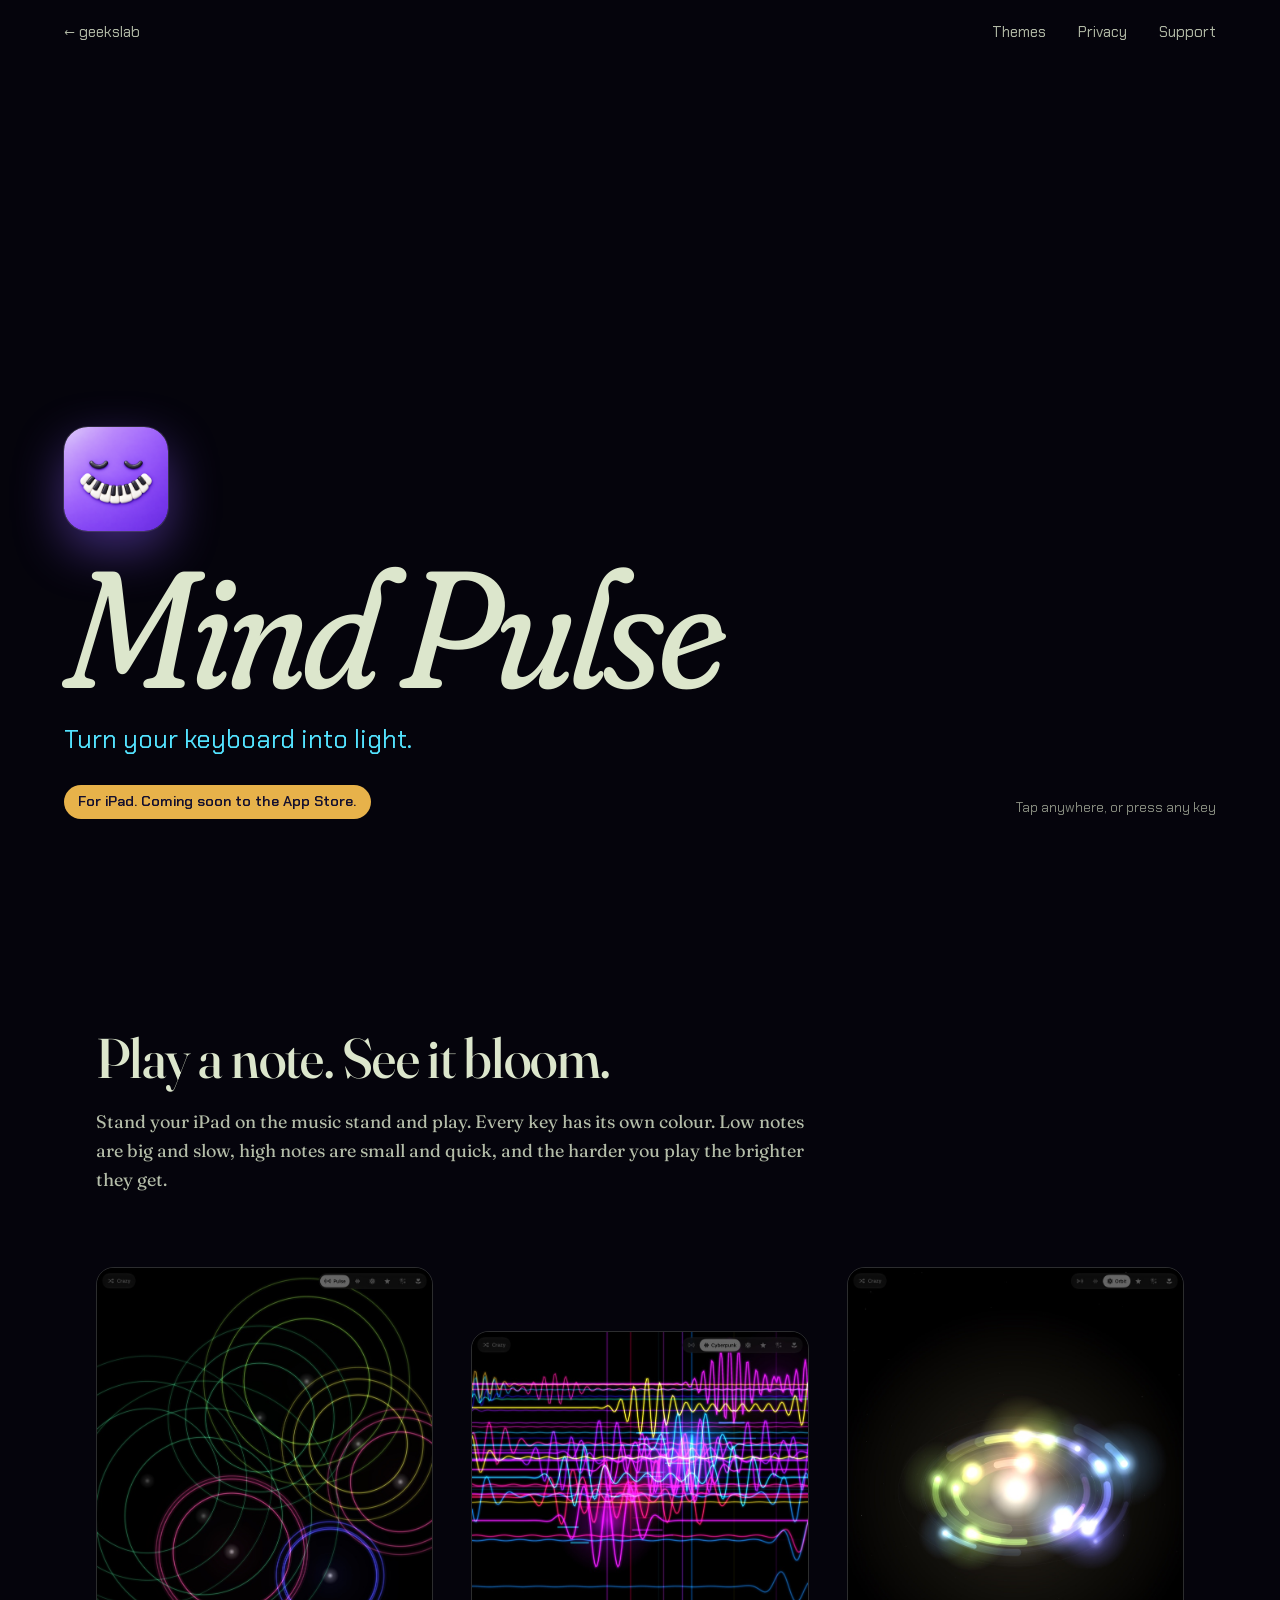
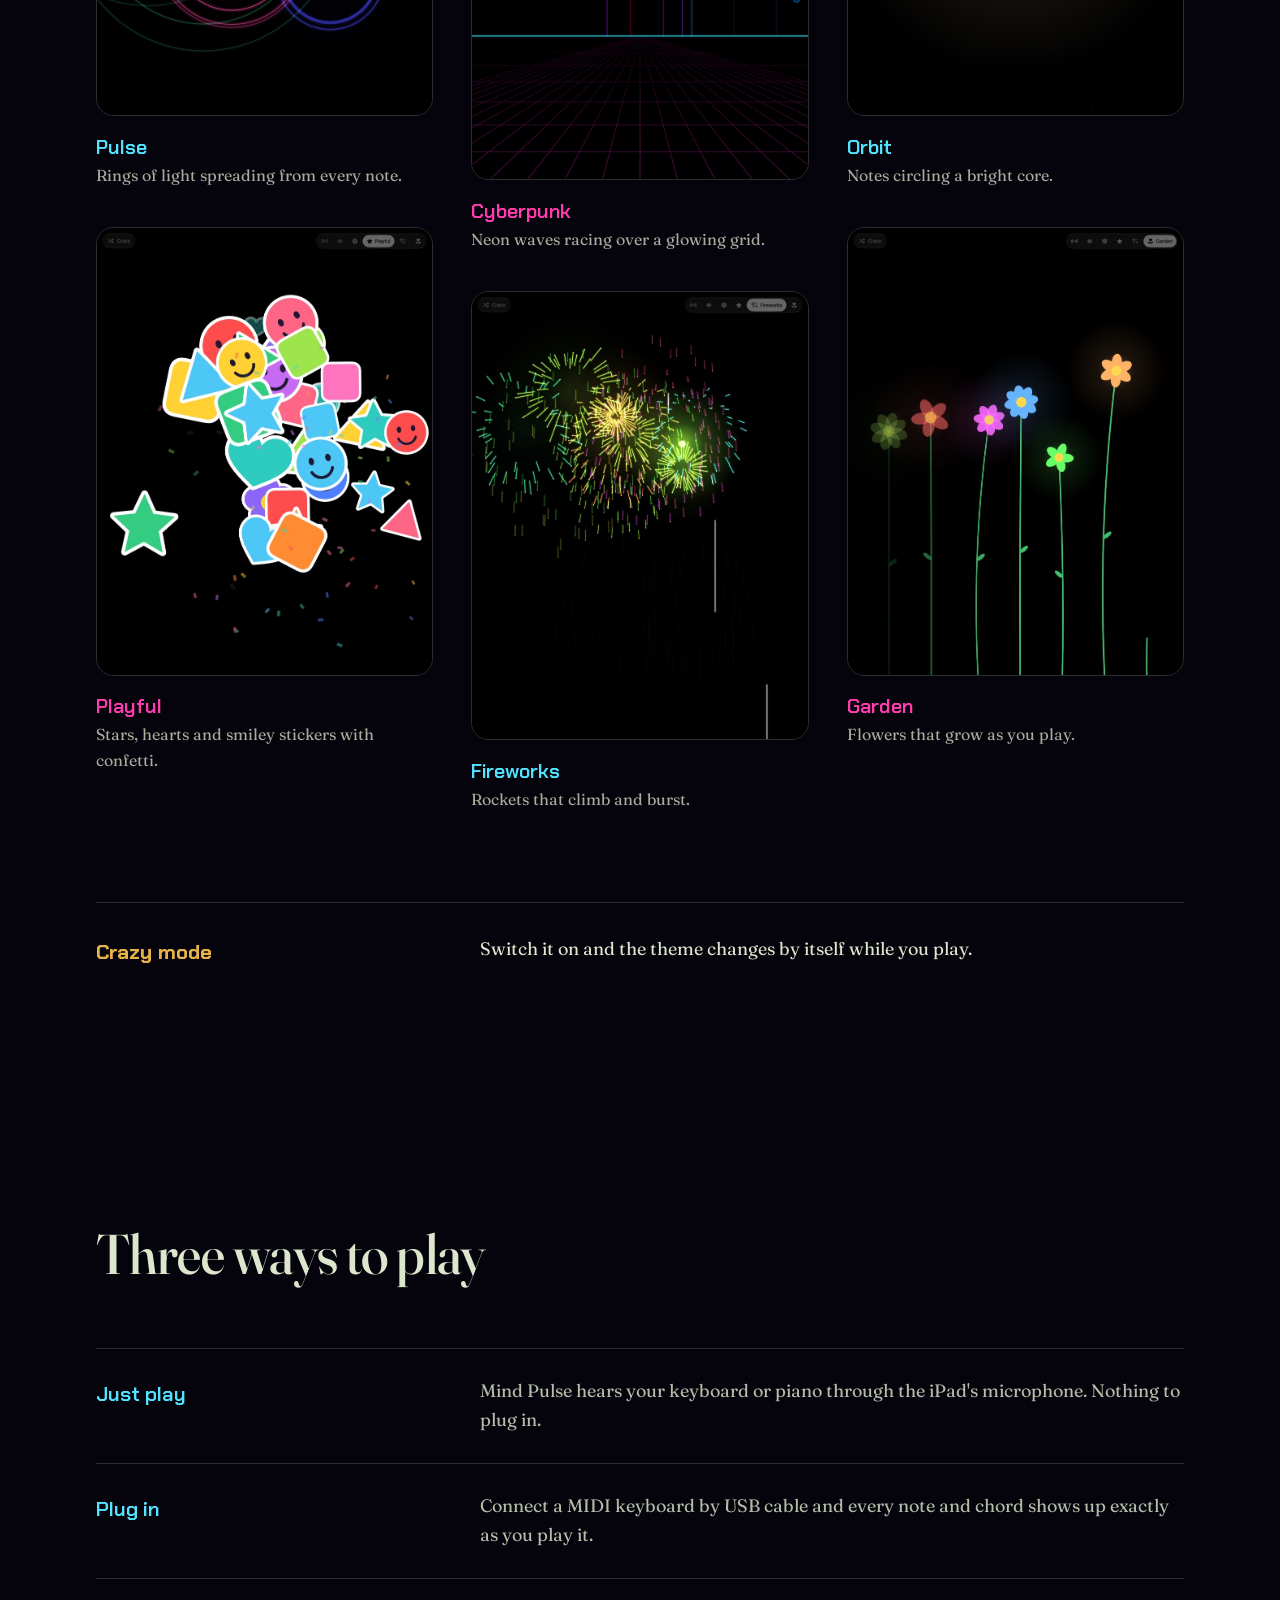
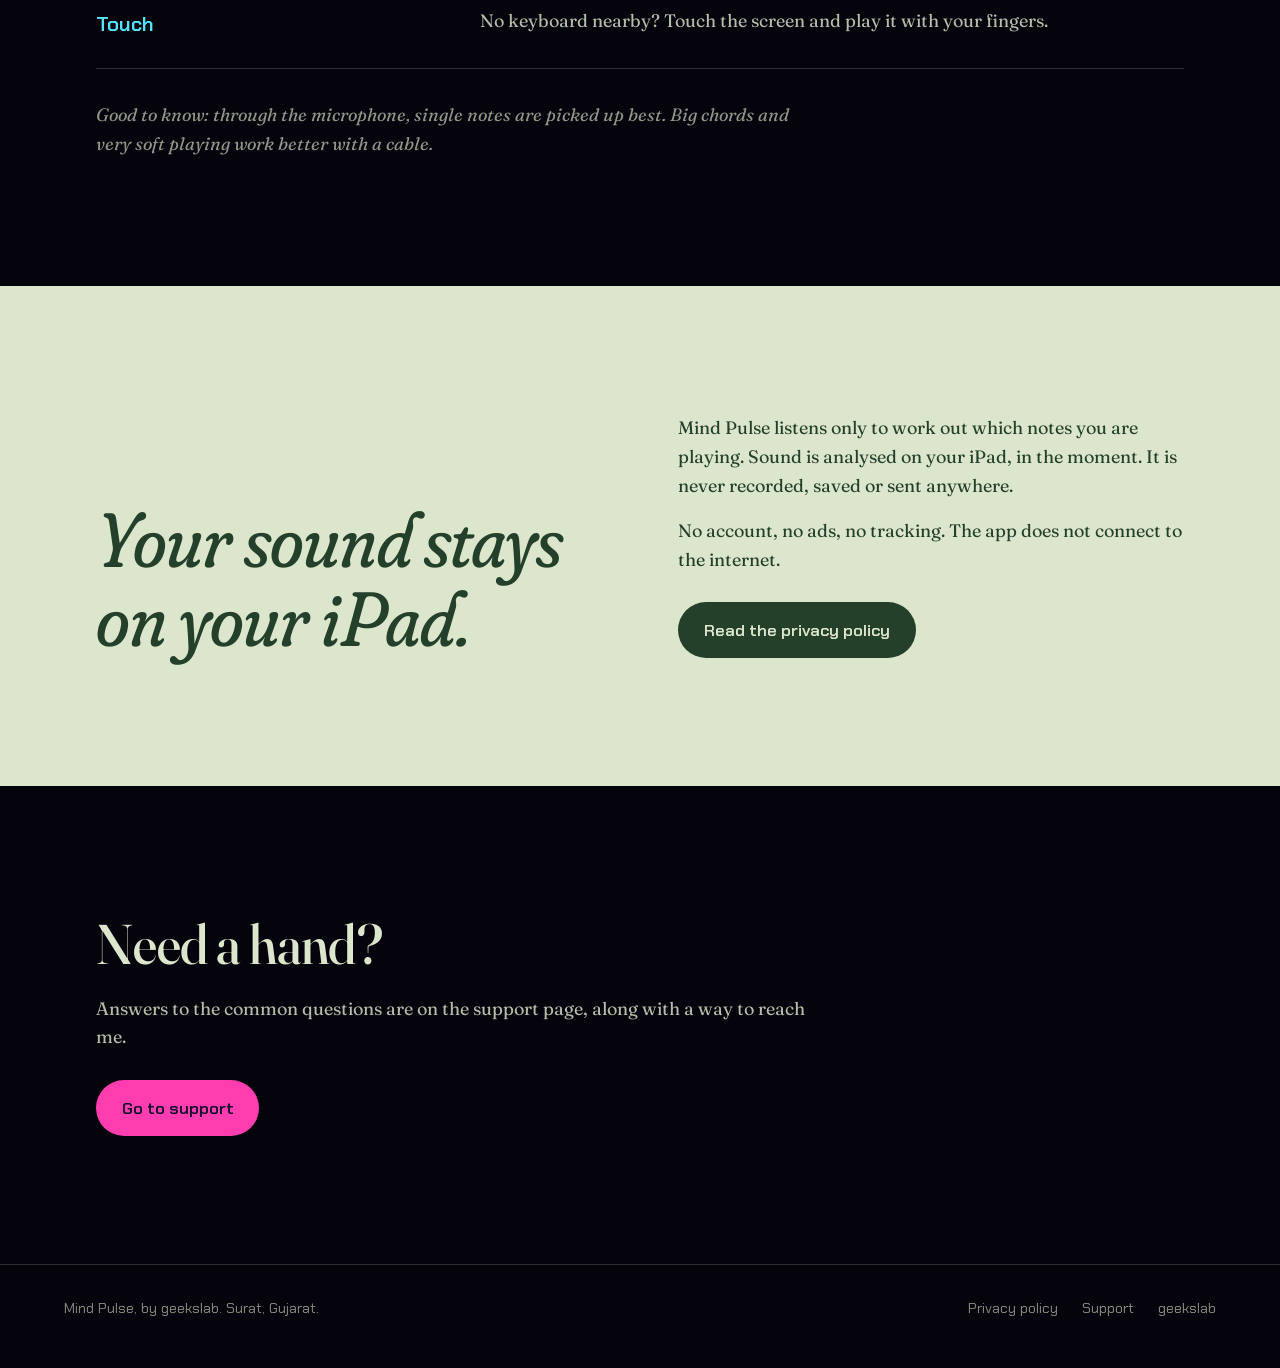
==== mind-pulse/index.html @ 51ccb6fb "Add the Mind Pulse page" ====
<!doctype html>
<html lang="en">
<head>
<meta charset="utf-8">
<meta name="viewport" content="width=device-width, initial-scale=1">
<title>Mind Pulse: turn your keyboard into light</title>
<meta name="description" content="Mind Pulse is an iPad app that listens to your keyboard and paints every note in light. Six themes, crazy mode, microphone or MIDI cable.">
<meta property="og:title" content="Mind Pulse">
<meta property="og:description" content="Play a note, see it bloom. An iPad app that turns your keyboard into a light show.">
<meta property="og:image" content="https://geekslab.co.in/mind-pulse/shots/cyberpunk.jpg">
<meta name="theme-color" content="#05040C">
<link rel="icon" href="../assets/mind-pulse.png">
<link rel="preconnect" href="https://fonts.googleapis.com">
<link rel="preconnect" href="https://fonts.gstatic.com" crossorigin>
<link href="https://fonts.googleapis.com/css2?family=Fraunces:opsz,wght,SOFT@9..144,300..800,100&family=Chakra+Petch:wght@400;600;700&display=swap" rel="stylesheet">
<link rel="stylesheet" href="style.css">
</head>
<body>

<header class="hero" id="hero">
  <canvas id="stage" aria-hidden="true"></canvas>
  <div class="bar">
    <a href="../">&larr; geekslab</a>
    <nav aria-label="On this page">
      <a href="#themes">Themes</a>
      <a href="privacy/">Privacy</a>
      <a href="support/">Support</a>
    </nav>
  </div>
  <div class="intro">
    <img class="icon" src="../assets/mind-pulse.png" alt="" width="256" height="256">
    <h1>Mind Pulse</h1>
    <p class="sub">Turn your keyboard into light.</p>
    <span class="pill">For iPad. Coming soon to the App Store.</span>
  </div>
  <p class="hint">Tap anywhere, or press any key</p>
</header>

<main>
  <section class="themes" id="themes">
    <div class="wrap">
      <h2>Play a note. See it bloom.</h2>
      <p class="lede">Stand your iPad on the music stand and play. Every key has its own colour. Low notes are big and slow, high notes are small and quick, and the harder you play the brighter they get.</p>
      <div class="grid">
        <figure><img src="shots/pulse.jpg" alt="Coloured rings spreading across a black screen" loading="lazy" width="825" height="1100"><figcaption><h3>Pulse</h3><p>Rings of light spreading from every note.</p></figcaption></figure>
        <figure><img src="shots/cyberpunk.jpg" alt="Neon wave lines over a glowing pink grid" loading="lazy" width="825" height="1100"><figcaption><h3>Cyberpunk</h3><p>Neon waves racing over a glowing grid.</p></figcaption></figure>
        <figure><img src="shots/orbit.jpg" alt="Glowing dots circling a bright centre" loading="lazy" width="825" height="1100"><figcaption><h3>Orbit</h3><p>Notes circling a bright core.</p></figcaption></figure>
        <figure><img src="shots/playful.jpg" alt="Bright stars, hearts and smiley stickers with confetti" loading="lazy" width="825" height="1100"><figcaption><h3>Playful</h3><p>Stars, hearts and smiley stickers with confetti.</p></figcaption></figure>
        <figure><img src="shots/fireworks.jpg" alt="Fireworks bursting in a night sky" loading="lazy" width="825" height="1100"><figcaption><h3>Fireworks</h3><p>Rockets that climb and burst.</p></figcaption></figure>
        <figure><img src="shots/garden.jpg" alt="A row of glowing flowers on tall stems" loading="lazy" width="825" height="1100"><figcaption><h3>Garden</h3><p>Flowers that grow as you play.</p></figcaption></figure>
      </div>
      <div class="crazy">
        <h3>Crazy mode</h3>
        <p>Switch it on and the theme changes by itself while you play.</p>
      </div>
    </div>
  </section>

  <section class="ways">
    <div class="wrap">
      <h2>Three ways to play</h2>
      <div class="rows">
        <div class="row"><h3>Just play</h3><p>Mind Pulse hears your keyboard or piano through the iPad's microphone. Nothing to plug in.</p></div>
        <div class="row"><h3>Plug in</h3><p>Connect a MIDI keyboard by USB cable and every note and chord shows up exactly as you play it.</p></div>
        <div class="row"><h3>Touch</h3><p>No keyboard nearby? Touch the screen and play it with your fingers.</p></div>
      </div>
      <p class="note">Good to know: through the microphone, single notes are picked up best. Big chords and very soft playing work better with a cable.</p>
    </div>
  </section>

  <section class="private">
    <div class="wrap grid">
      <p class="big">Your sound stays on your iPad.</p>
      <div>
        <p>Mind Pulse listens only to work out which notes you are playing. Sound is analysed on your iPad, in the moment. It is never recorded, saved or sent anywhere.</p>
        <p>No account, no ads, no tracking. The app does not connect to the internet.</p>
        <a class="btn moss" href="privacy/">Read the privacy policy</a>
      </div>
    </div>
  </section>

  <section>
    <div class="wrap">
      <h2>Need a hand?</h2>
      <p class="lede">Answers to the common questions are on the support page, along with a way to reach me.</p>
      <a class="btn neon" href="support/">Go to support</a>
    </div>
  </section>
</main>

<footer>
  <span>Mind Pulse, by geekslab. Surat, Gujarat.</span>
  <nav aria-label="Mind Pulse pages"><a href="privacy/">Privacy policy</a><a href="support/">Support</a><a href="../">geekslab</a></nav>
</footer>

<script>
// The top of the page works like the app's Pulse theme: every tap or key press is a note.
(function(){
  const hero = document.getElementById('hero'), canvas = document.getElementById('stage'), ctx = canvas.getContext('2d');
  const reduce = matchMedia('(prefers-reduced-motion: reduce)').matches;
  const life = 3200;
  let notes = [], width = 0, height = 0, frame = null, lastPlayed = -4000;

  function fit(){
    const ratio = Math.min(devicePixelRatio || 1, 2);
    width = canvas.clientWidth; height = canvas.clientHeight;
    canvas.width = width * ratio; canvas.height = height * ratio;
    ctx.setTransform(ratio, 0, 0, ratio, 0, 0);
  }
  // Left is low, right is high. Twelve colours, one per note, repeating up the keyboard.
  function play(x, y, force){
    notes.push({ x, y, force, hue: Math.floor(x / width * 36) % 12 * 30, born: performance.now() });
    if (notes.length > 40) notes.shift();
    if (!frame) frame = requestAnimationFrame(draw);
  }
  function draw(now){
    ctx.clearRect(0, 0, width, height);
    ctx.globalCompositeOperation = 'lighter';
    notes = notes.filter(n => now - n.born < life);
    for (const n of notes){
      const age = (now - n.born) / 1000;
      const reach = Math.min(width, height) * (0.08 + 0.16 * n.force);
      const glow = reach * (0.6 + age);
      const light = ctx.createRadialGradient(n.x, n.y, 0, n.x, n.y, glow);
      light.addColorStop(0, 'hsla(' + n.hue + ',90%,65%,' + 0.8 * Math.exp(-4 * age) + ')');
      light.addColorStop(1, 'hsla(' + n.hue + ',90%,65%,0)');
      ctx.fillStyle = light;
      ctx.beginPath(); ctx.arc(n.x, n.y, glow, 0, 7); ctx.fill();
      for (let ring = 0; ring < 3; ring++){
        const time = age - ring * 0.16;
        if (time <= 0) continue;
        const fade = Math.pow(Math.max(1 - time / (life / 1000 - ring * 0.16), 0), 2);
        ctx.strokeStyle = 'hsla(' + n.hue + ',90%,65%,' + fade * (0.95 - 0.25 * ring) + ')';
        ctx.lineWidth = 1.5 + 3 * fade * n.force;
        ctx.beginPath(); ctx.arc(n.x, n.y, reach * (1 - Math.exp(-2.4 * time)) * (1 + 0.4 * ring), 0, 7); ctx.stroke();
      }
    }
    frame = notes.length ? requestAnimationFrame(draw) : null;
  }
  function inView(){ return scrollY < height * 0.8; }

  fit();
  addEventListener('resize', fit);
  hero.addEventListener('pointerdown', e => {
    const box = canvas.getBoundingClientRect();
    lastPlayed = performance.now(); hero.classList.add('played');
    play(e.clientX - box.left, e.clientY - box.top, 0.4 + 0.6 * (1 - (e.clientY - box.top) / height));
  });
  addEventListener('keydown', e => {
    if (e.metaKey || e.ctrlKey || e.altKey || e.key.length !== 1 || e.key === ' ' || !inView()) return;
    lastPlayed = performance.now(); hero.classList.add('played');
    play((e.key.toLowerCase().charCodeAt(0) % 36 + 0.5) / 36 * width, height * (0.25 + 0.4 * Math.random()), 0.5 + 0.5 * Math.random());
  });
  // Left alone, it plays itself quietly. Not for people who asked for less motion.
  if (!reduce) setInterval(() => {
    if (document.hidden || !inView() || performance.now() - lastPlayed < 4000) return;
    play(width * (0.1 + 0.8 * Math.random()), height * (0.2 + 0.45 * Math.random()), 0.3 + 0.6 * Math.random());
  }, 1100);
})();
</script>
</body>
</html>
---- mind-pulse/style.css ----
/* Mind Pulse pages. Same type and colours as geekslab, on the app's black stage. */
:root{
  --stage:#05040C;
  --ink:#14102E;
  --sage:#DCE6CC;
  --moss:#24402A;
  --neon:#FF3DAE;
  --ice:#53E3FF;
  --gold:#E7B24A;
  --violet:#8A5BFF;
  --line:rgba(220,230,204,.18);
}
*{box-sizing:border-box;margin:0;padding:0}
html{scroll-behavior:smooth}
body{background:var(--stage);color:var(--sage);font-family:"Fraunces",Georgia,serif;font-size:1.125rem;line-height:1.6;-webkit-font-smoothing:antialiased}
a{color:inherit}
:focus-visible{outline:2px solid var(--gold);outline-offset:4px;border-radius:2px}
img{max-width:100%;height:auto;display:block}
.tech{font-family:"Chakra Petch",sans-serif}

/* ---------- top bar ---------- */
.bar{position:absolute;top:0;left:0;right:0;z-index:5;display:flex;justify-content:space-between;align-items:center;gap:1rem;
  padding:1.25rem clamp(1rem,5vw,4rem);font-family:"Chakra Petch",sans-serif;font-size:.95rem}
.bar a{text-decoration:none;opacity:.8}
.bar a:hover{opacity:1;color:var(--ice)}
.bar nav{display:flex;gap:clamp(.9rem,3vw,2rem)}
.doc .bar{position:static;border-bottom:1px solid var(--line)}

/* ---------- hero: a stage you can play ---------- */
.hero{position:relative;min-height:100svh;display:grid;align-items:end;overflow:hidden;cursor:crosshair;touch-action:manipulation}
#stage{position:absolute;inset:0;width:100%;height:100%}
.hero .intro{position:relative;pointer-events:none;padding:0 clamp(1rem,5vw,4rem) clamp(3rem,9vh,6rem)}
.hero .icon{width:clamp(4.5rem,9vw,6.5rem);border-radius:23%;box-shadow:0 0 0 1px rgba(255,255,255,.12),0 18px 50px rgba(138,91,255,.45)}
.hero h1{font-weight:400;font-style:italic;font-variation-settings:"SOFT" 100,"opsz" 144;font-size:clamp(3.6rem,13vw,11rem);line-height:.92;letter-spacing:-.02em;margin-top:1.25rem}
.hero .sub{font-family:"Chakra Petch",sans-serif;font-size:clamp(1.1rem,2.2vw,1.6rem);color:var(--ice);margin-top:1rem}
.pill{display:inline-block;margin-top:1.5rem;font-family:"Chakra Petch",sans-serif;font-size:.9rem;font-weight:600;background:var(--gold);color:var(--ink);padding:.35rem .9rem;border-radius:999px}
.hero .hint{position:absolute;right:clamp(1rem,5vw,4rem);bottom:clamp(3rem,9vh,6rem);font-family:"Chakra Petch",sans-serif;font-size:.85rem;color:rgba(220,230,204,.6);pointer-events:none;transition:opacity .6s}
.hero.played .hint{opacity:0}

/* ---------- sections ---------- */
section{padding:clamp(4rem,10vw,8rem) clamp(1rem,5vw,4rem)}
.wrap{max-width:68rem;margin:0 auto}
h2{font-weight:500;font-size:clamp(2rem,5vw,3.5rem);line-height:1.08;letter-spacing:-.01em;font-variation-settings:"opsz" 144;max-width:18ch}
p{max-width:60ch}
.lede{margin-top:1.25rem;color:rgba(220,230,204,.82)}

/* themes: six screens, the middle column set lower so the rows don't line up */
.themes .grid{display:grid;grid-template-columns:repeat(3,1fr);gap:clamp(1rem,3vw,2.5rem);margin-top:clamp(2.5rem,6vw,4.5rem)}
.themes figure:nth-child(3n+2){transform:translateY(clamp(1.5rem,5vw,4rem))}
.themes img{width:100%;aspect-ratio:3/4;object-fit:cover;border-radius:1.1rem;border:1px solid var(--line)}
.themes figcaption{margin-top:.9rem}
.themes h3{font-family:"Chakra Petch",sans-serif;font-weight:600;font-size:1.25rem;color:var(--ice)}
.themes figure:nth-child(even) h3{color:var(--neon)}
.themes figcaption p{font-size:1rem;color:rgba(220,230,204,.75)}
.crazy{margin-top:clamp(5rem,11vw,8rem);padding-top:2rem;border-top:1px solid var(--line);display:grid;grid-template-columns:minmax(10rem,1fr) 2fr;gap:2rem}
.crazy h3{font-family:"Chakra Petch",sans-serif;font-weight:700;font-size:1.3rem;color:var(--gold)}

/* ways to play */
.rows{margin-top:clamp(2.5rem,5vw,4rem);border-top:1px solid var(--line)}
.row{display:grid;grid-template-columns:minmax(10rem,1fr) 2fr;gap:2rem;padding:1.75rem 0;border-bottom:1px solid var(--line)}
.row h3{font-family:"Chakra Petch",sans-serif;font-weight:600;font-size:1.3rem;color:var(--ice)}
.row p{color:rgba(220,230,204,.82)}
.note{margin-top:2rem;font-style:italic;color:rgba(220,230,204,.65)}

/* private by design: the one light panel */
.private{background:var(--sage);color:var(--moss)}
.private .grid{display:grid;grid-template-columns:1fr 1fr;gap:clamp(2rem,6vw,5rem);align-items:end}
.private .big{font-style:italic;font-weight:400;font-variation-settings:"SOFT" 100,"opsz" 144;font-size:clamp(2.4rem,6.5vw,4.8rem);line-height:1.02;max-width:12ch}
.private p+p{margin-top:1rem}
.btn{display:inline-block;margin-top:1.75rem;text-decoration:none;font-family:"Chakra Petch",sans-serif;font-weight:600;font-size:1.05rem;padding:.9rem 1.6rem;border-radius:999px;transition:transform .15s}
.btn:hover{transform:translateY(-2px)}
.btn.moss{background:var(--moss);color:var(--sage)}
.btn.neon{background:var(--neon);color:var(--ink)}

/* questions */
details{border-bottom:1px solid var(--line);padding:1.25rem 0}
details:first-of-type{border-top:1px solid var(--line);margin-top:clamp(2rem,5vw,3rem)}
summary{cursor:pointer;font-family:"Chakra Petch",sans-serif;font-weight:600;font-size:1.15rem;list-style:none;display:flex;justify-content:space-between;gap:1rem}
summary::-webkit-details-marker{display:none}
summary::after{content:"+";color:var(--gold);font-size:1.4rem;line-height:1}
details[open] summary::after{content:"\2212"}
details p{margin-top:.75rem;color:rgba(220,230,204,.82)}

footer{padding:2rem clamp(1rem,5vw,4rem) 3rem;border-top:1px solid var(--line);font-family:"Chakra Petch",sans-serif;font-size:.9rem;color:rgba(220,230,204,.6);display:flex;justify-content:space-between;flex-wrap:wrap;gap:1rem}
footer nav{display:flex;gap:1.5rem;flex-wrap:wrap}
footer a{text-decoration:none}
footer a:hover{color:var(--ice)}

/* ---------- document pages: privacy, support ---------- */
.doc main{max-width:44rem;margin:0 auto;padding:clamp(3rem,8vw,6rem) clamp(1rem,5vw,2rem) clamp(4rem,10vw,7rem)}
.doc h1{font-weight:400;font-style:italic;font-variation-settings:"SOFT" 100,"opsz" 144;font-size:clamp(2.6rem,8vw,4.5rem);line-height:1}
.doc .date{font-family:"Chakra Petch",sans-serif;font-size:.9rem;color:var(--gold);margin-top:1rem}
.doc h2{font-family:"Chakra Petch",sans-serif;font-weight:600;font-size:1.3rem;letter-spacing:0;color:var(--ice);max-width:none;margin-top:2.75rem}
.doc main p{margin-top:.9rem;color:rgba(220,230,204,.86)}
.doc main a{color:var(--ice)}
.doc main .btn{color:var(--ink)}

@media (max-width:760px){
  .themes .grid{grid-template-columns:1fr 1fr}
  .themes figure:nth-child(3n+2){transform:none}
  .themes figure:nth-child(even){transform:translateY(2rem)}
  .row,.crazy,.private .grid{grid-template-columns:1fr;gap:.5rem}
  .hero .hint{display:none}
}
@media (prefers-reduced-motion:reduce){html{scroll-behavior:auto}.btn,.hero .hint{transition:none}}
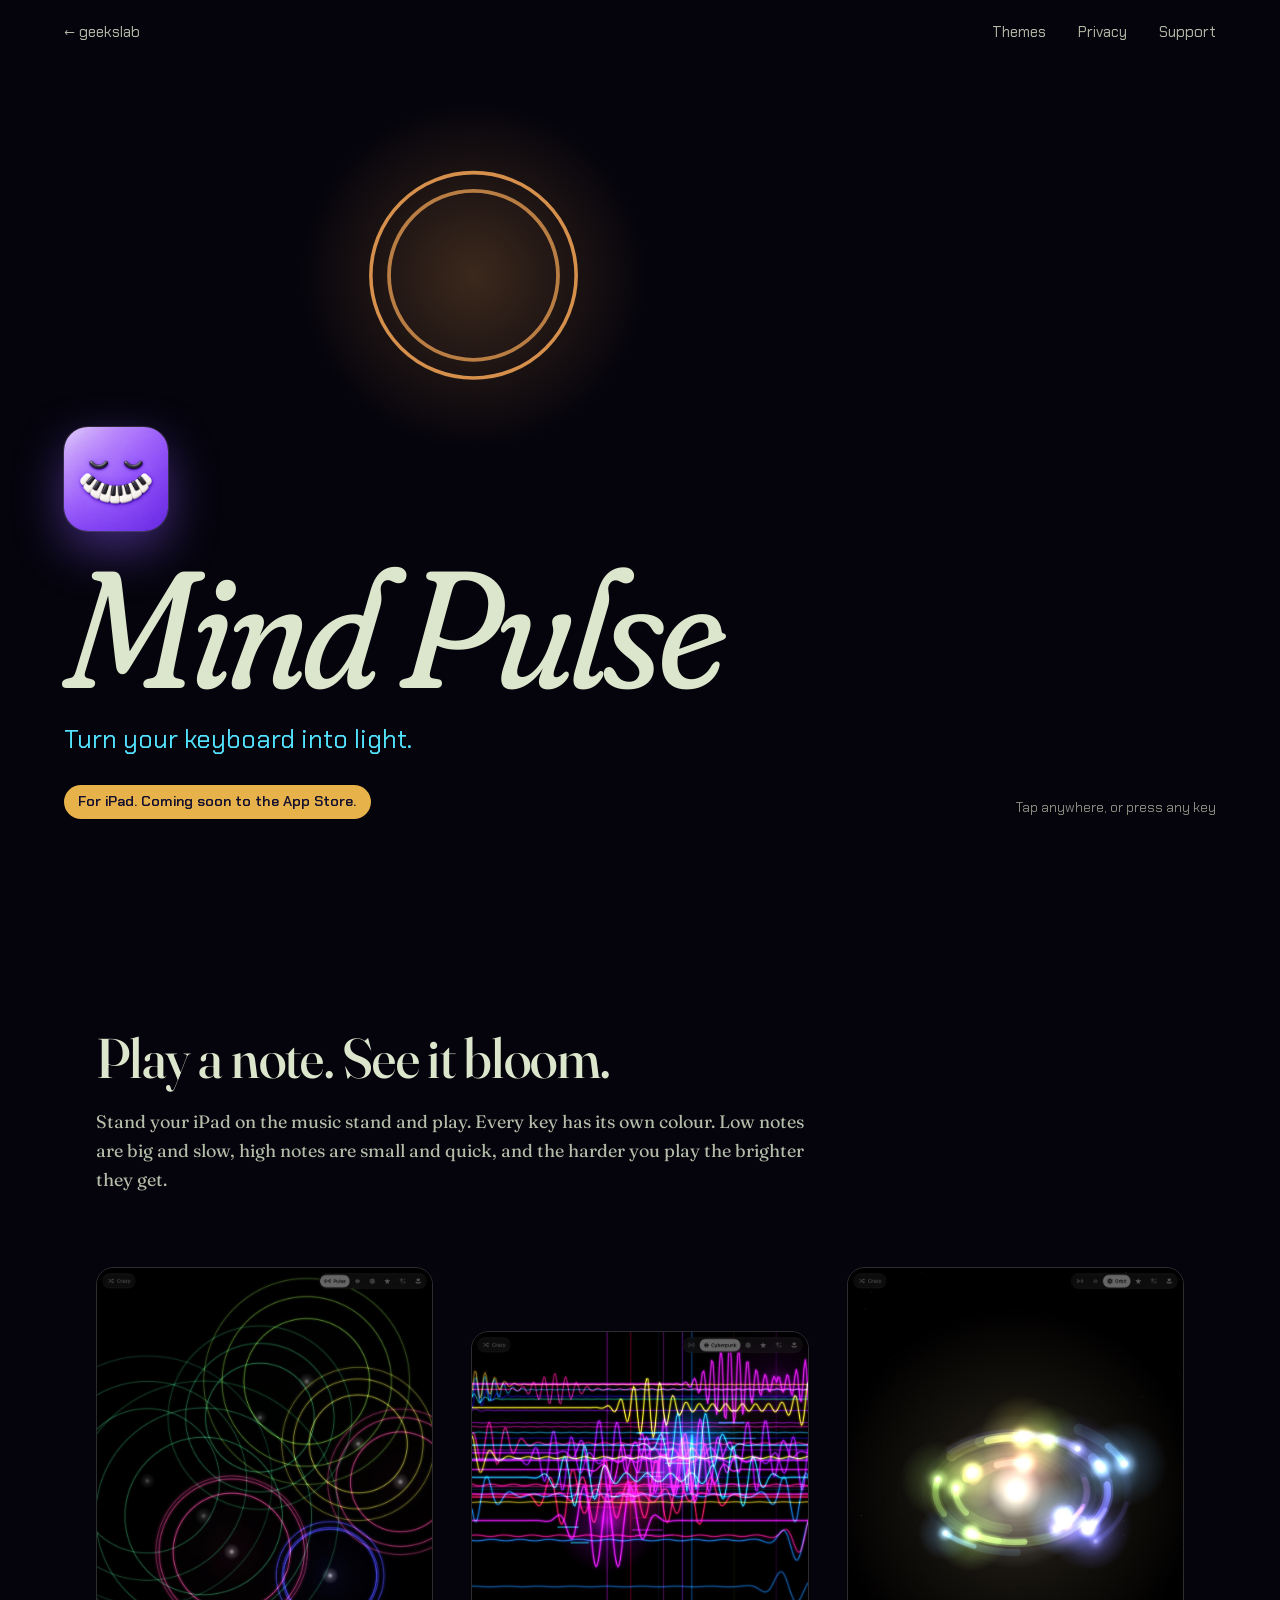
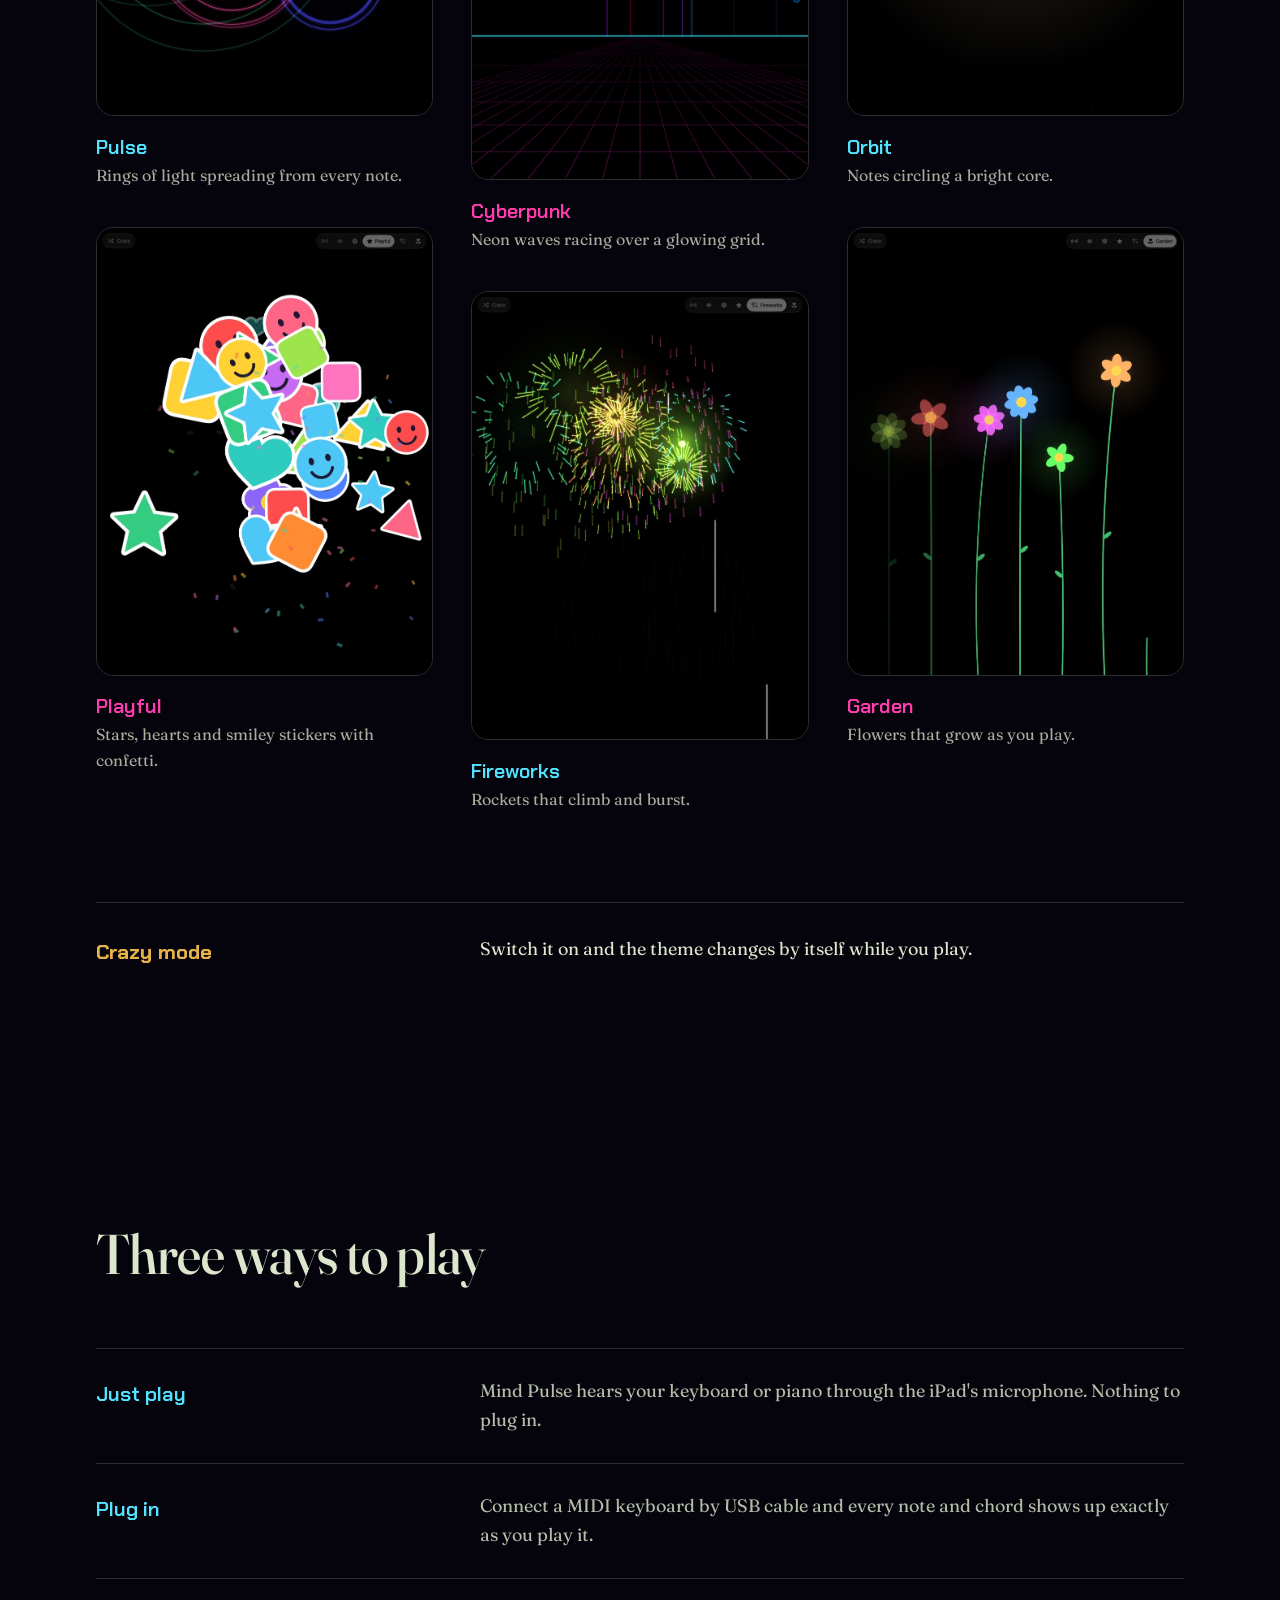
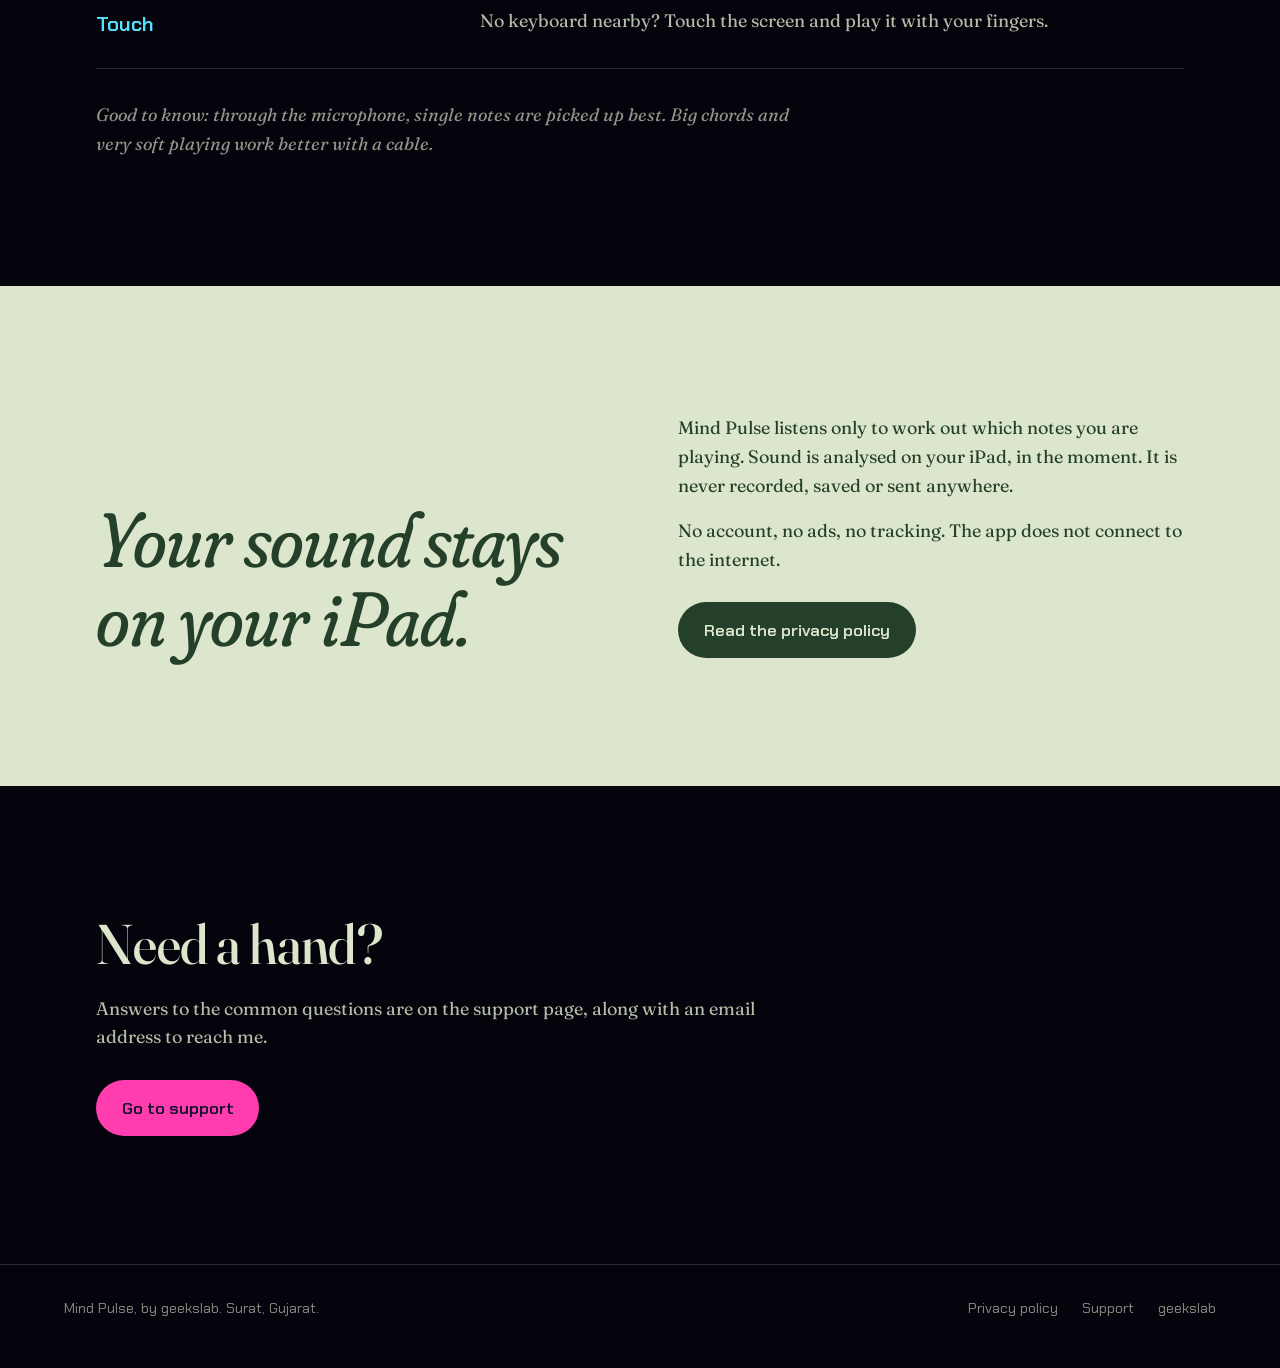
==== commit 2f8b374f: "Add files via upload" ====
--- a/mind-pulse/index.html
+++ b/mind-pulse/index.html
@@ -82,7 +82,7 @@
   <section>
     <div class="wrap">
       <h2>Need a hand?</h2>
-      <p class="lede">Answers to the common questions are on the support page, along with a way to reach me.</p>
+      <p class="lede">Answers to the common questions are on the support page, along with an email address to reach me.</p>
       <a class="btn neon" href="support/">Go to support</a>
     </div>
   </section>
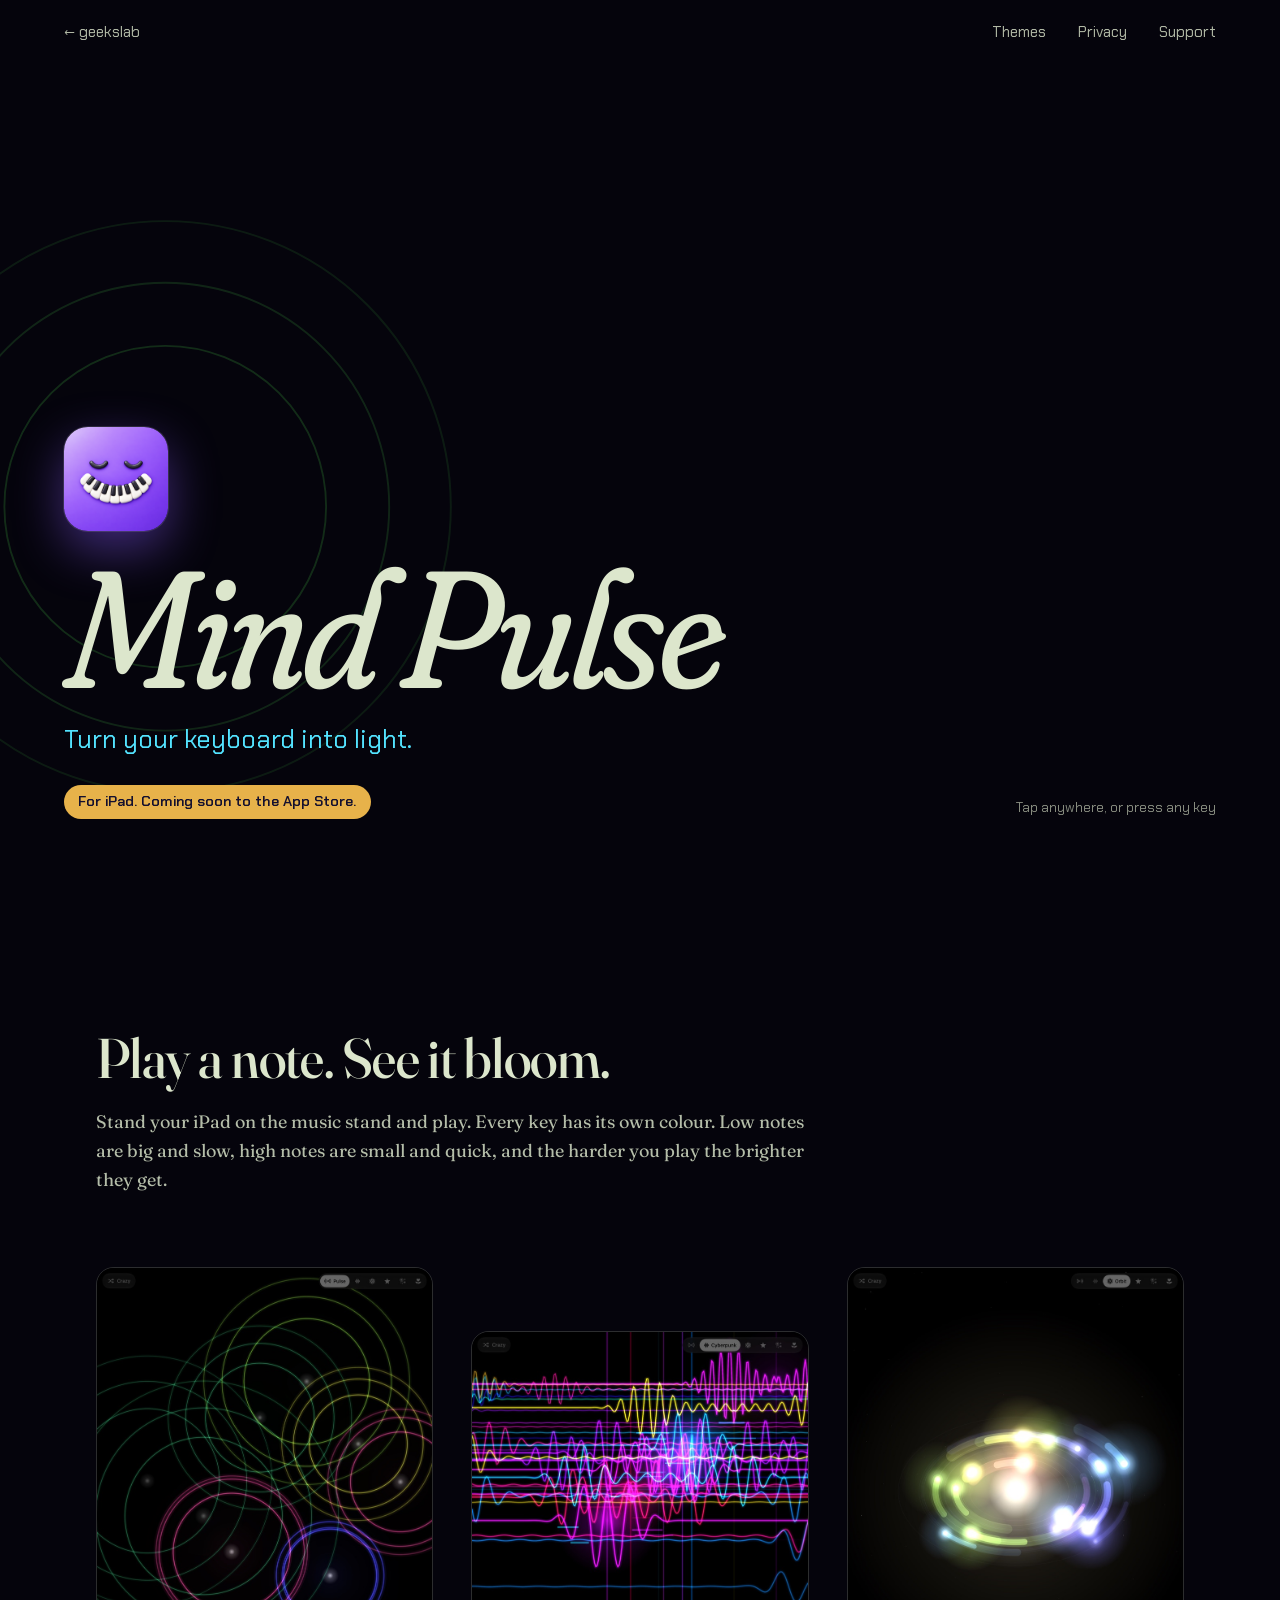
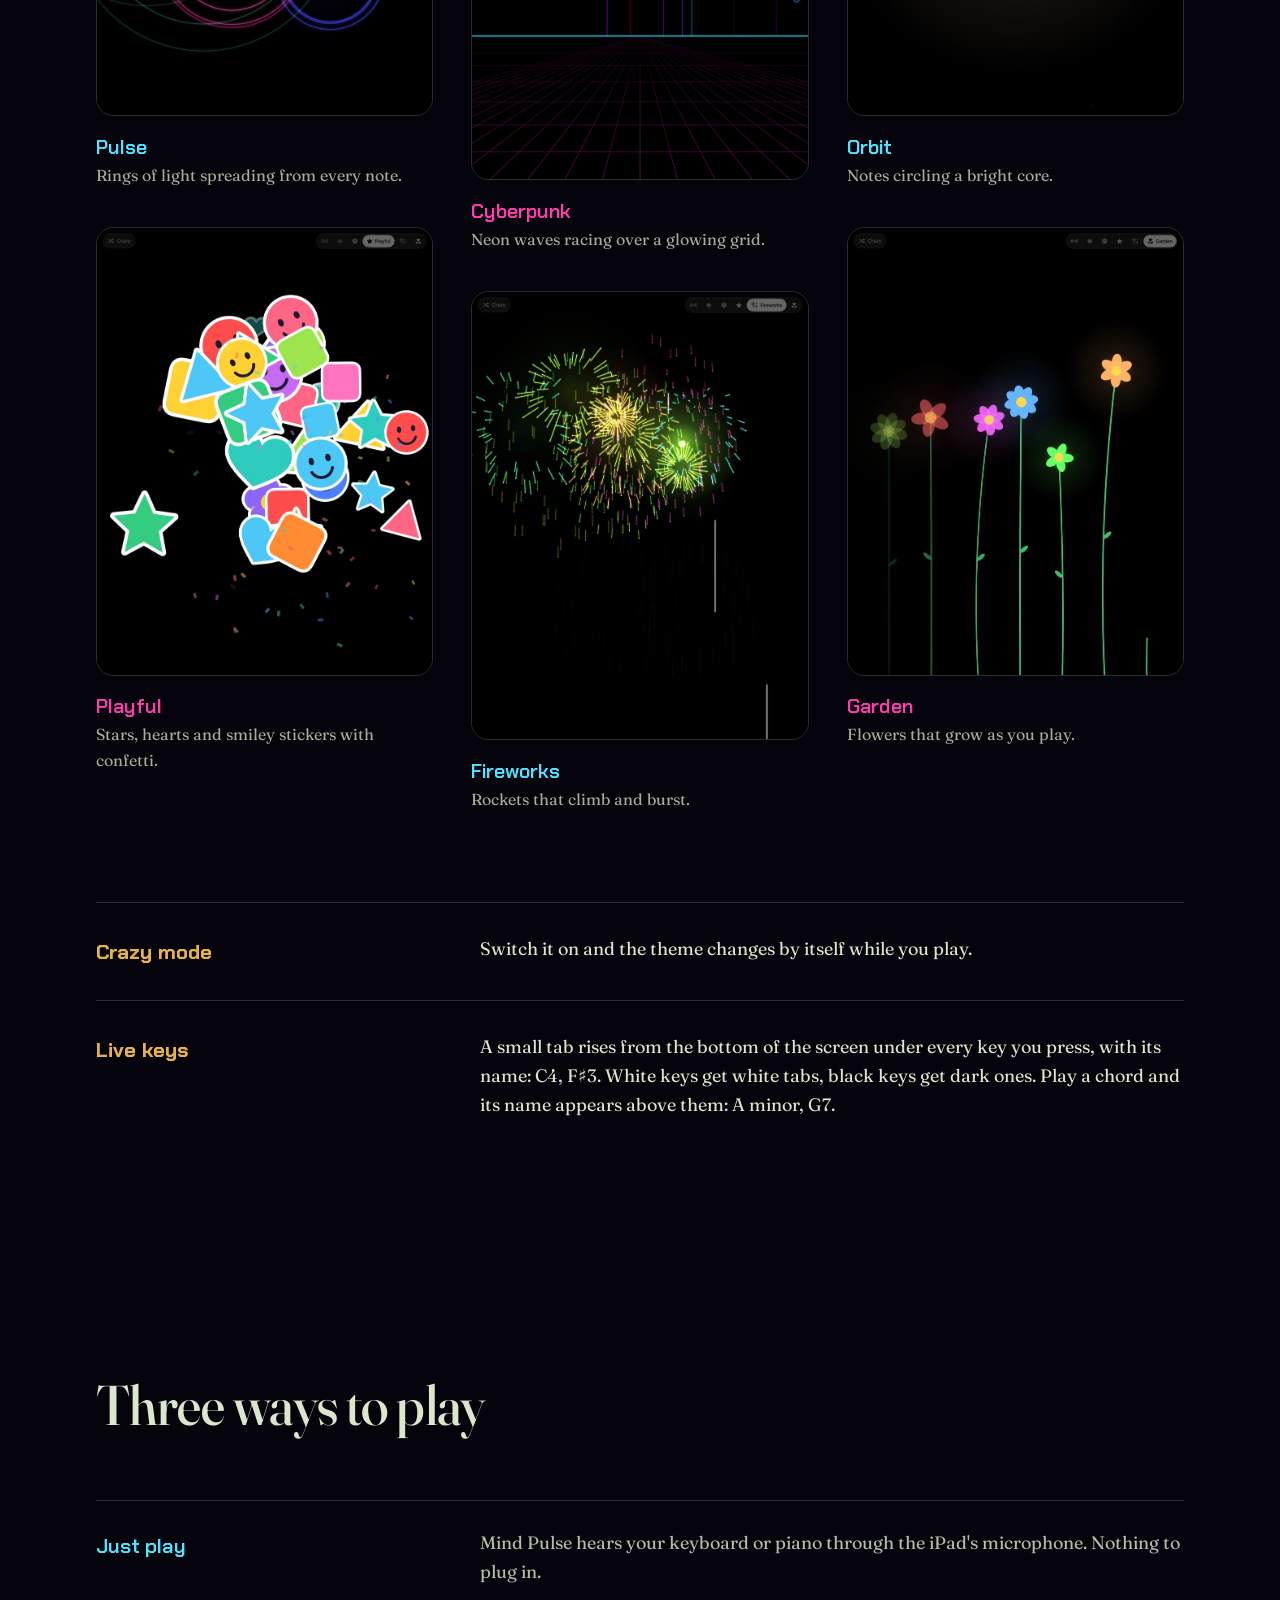
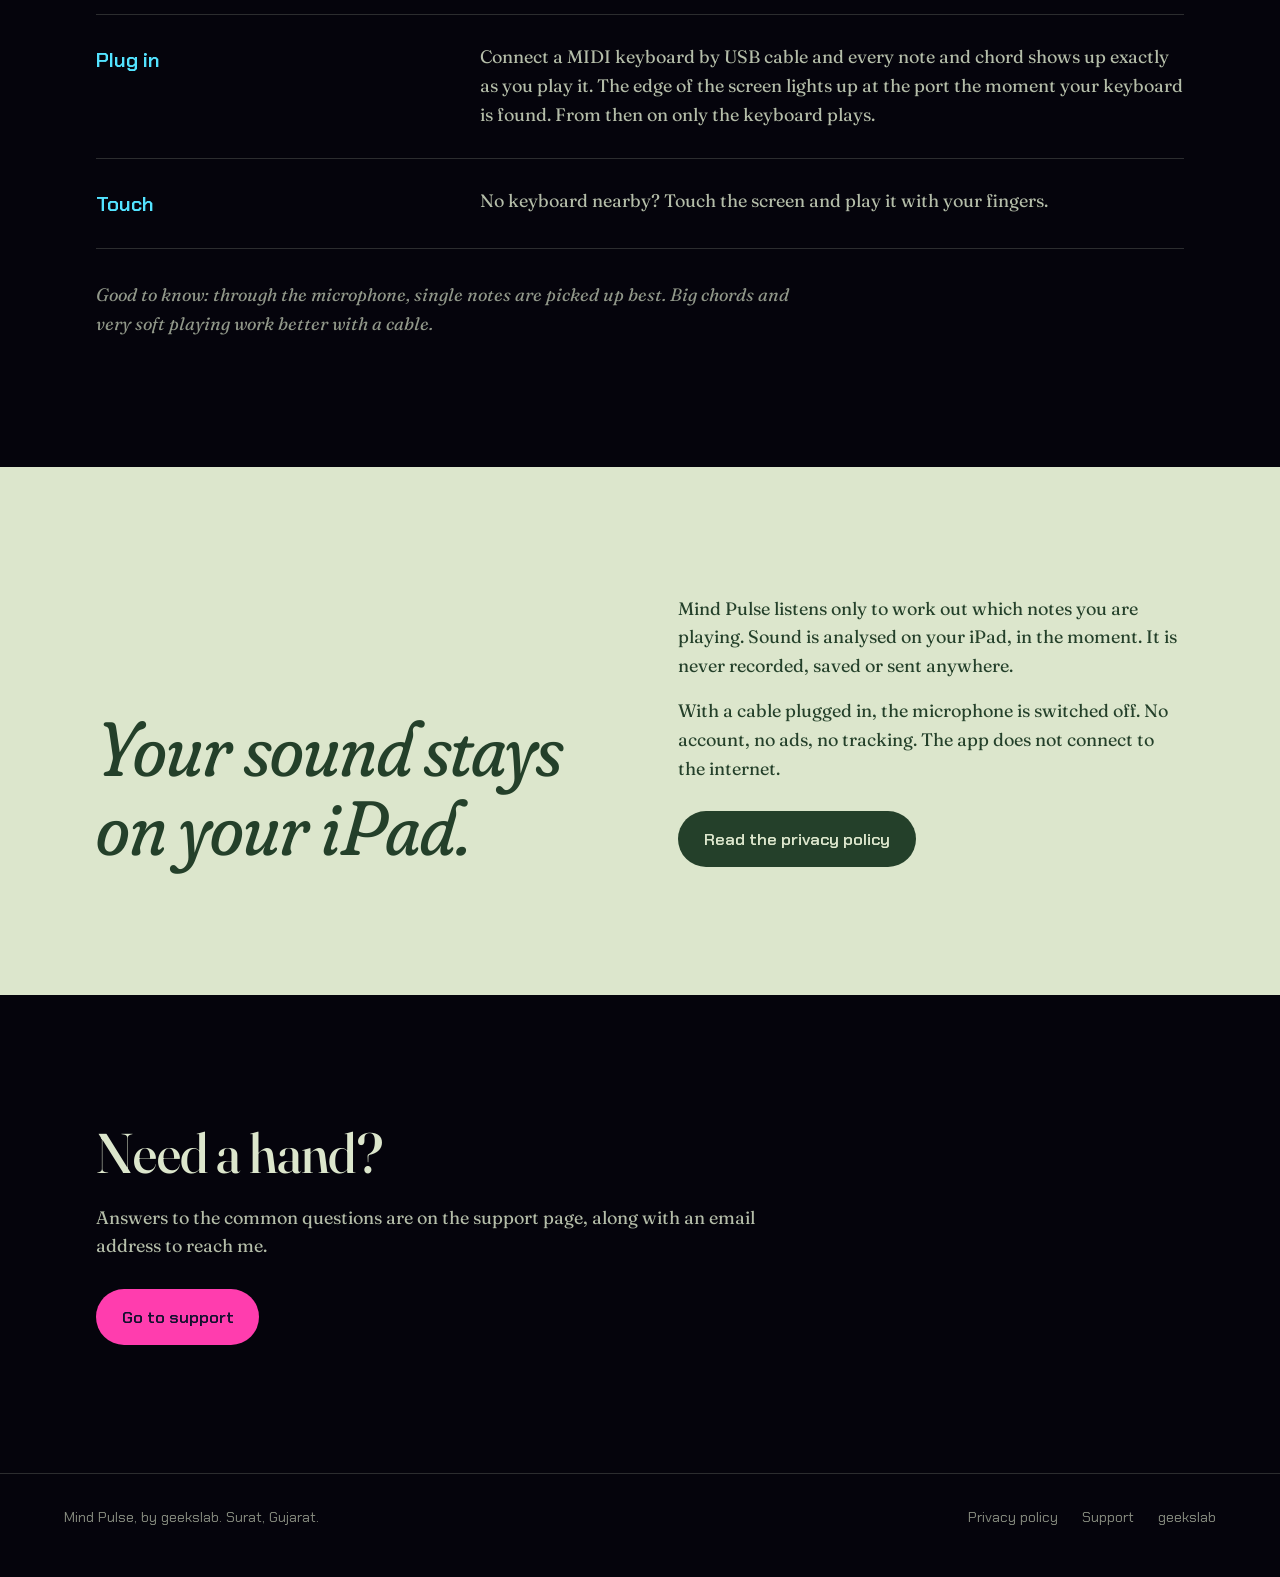
==== commit 48f26f0f: "Add live keys and the cable light to the Mind Pulse page" ====
--- a/mind-pulse/index.html
+++ b/mind-pulse/index.html
@@ -4,7 +4,7 @@
 <meta charset="utf-8">
 <meta name="viewport" content="width=device-width, initial-scale=1">
 <title>Mind Pulse: turn your keyboard into light</title>
-<meta name="description" content="Mind Pulse is an iPad app that listens to your keyboard and paints every note in light. Six themes, crazy mode, microphone or MIDI cable.">
+<meta name="description" content="Mind Pulse is an iPad app that listens to your keyboard, paints every note in light and names each key and chord as you play. Six themes, crazy mode, microphone or MIDI cable.">
 <meta property="og:title" content="Mind Pulse">
 <meta property="og:description" content="Play a note, see it bloom. An iPad app that turns your keyboard into a light show.">
 <meta property="og:image" content="https://geekslab.co.in/mind-pulse/shots/cyberpunk.jpg">
@@ -42,16 +42,20 @@
       <h2>Play a note. See it bloom.</h2>
       <p class="lede">Stand your iPad on the music stand and play. Every key has its own colour. Low notes are big and slow, high notes are small and quick, and the harder you play the brighter they get.</p>
       <div class="grid">
-        <figure><img src="shots/pulse.jpg" alt="Coloured rings spreading across a black screen" loading="lazy" width="825" height="1100"><figcaption><h3>Pulse</h3><p>Rings of light spreading from every note.</p></figcaption></figure>
-        <figure><img src="shots/cyberpunk.jpg" alt="Neon wave lines over a glowing pink grid" loading="lazy" width="825" height="1100"><figcaption><h3>Cyberpunk</h3><p>Neon waves racing over a glowing grid.</p></figcaption></figure>
-        <figure><img src="shots/orbit.jpg" alt="Glowing dots circling a bright centre" loading="lazy" width="825" height="1100"><figcaption><h3>Orbit</h3><p>Notes circling a bright core.</p></figcaption></figure>
-        <figure><img src="shots/playful.jpg" alt="Bright stars, hearts and smiley stickers with confetti" loading="lazy" width="825" height="1100"><figcaption><h3>Playful</h3><p>Stars, hearts and smiley stickers with confetti.</p></figcaption></figure>
-        <figure><img src="shots/fireworks.jpg" alt="Fireworks bursting in a night sky" loading="lazy" width="825" height="1100"><figcaption><h3>Fireworks</h3><p>Rockets that climb and burst.</p></figcaption></figure>
-        <figure><img src="shots/garden.jpg" alt="A row of glowing flowers on tall stems" loading="lazy" width="825" height="1100"><figcaption><h3>Garden</h3><p>Flowers that grow as you play.</p></figcaption></figure>
+        <figure><img src="shots/pulse.jpg" alt="Coloured rings spreading across a black screen, with tabs naming the keys C4, D sharp 4 and G4 and the chord C minor" loading="lazy" width="825" height="1100"><figcaption><h3>Pulse</h3><p>Rings of light spreading from every note.</p></figcaption></figure>
+        <figure><img src="shots/cyberpunk.jpg" alt="Neon wave lines over a glowing pink grid, with tabs naming the keys of an A minor chord" loading="lazy" width="825" height="1100"><figcaption><h3>Cyberpunk</h3><p>Neon waves racing over a glowing grid.</p></figcaption></figure>
+        <figure><img src="shots/orbit.jpg" alt="Glowing dots circling a bright centre, with tabs naming the keys of a G7 chord" loading="lazy" width="825" height="1100"><figcaption><h3>Orbit</h3><p>Notes circling a bright core.</p></figcaption></figure>
+        <figure><img src="shots/playful.jpg" alt="Bright stars, hearts and smiley stickers with confetti, with tabs naming the keys of an F major chord" loading="lazy" width="825" height="1100"><figcaption><h3>Playful</h3><p>Stars, hearts and smiley stickers with confetti.</p></figcaption></figure>
+        <figure><img src="shots/fireworks.jpg" alt="Fireworks bursting in a night sky, with tabs naming the keys of a D major chord" loading="lazy" width="825" height="1100"><figcaption><h3>Fireworks</h3><p>Rockets that climb and burst.</p></figcaption></figure>
+        <figure><img src="shots/garden.jpg" alt="A row of glowing flowers on tall stems, with tabs naming the keys of an E minor chord" loading="lazy" width="825" height="1100"><figcaption><h3>Garden</h3><p>Flowers that grow as you play.</p></figcaption></figure>
       </div>
       <div class="crazy">
         <h3>Crazy mode</h3>
         <p>Switch it on and the theme changes by itself while you play.</p>
+      </div>
+      <div class="crazy keys">
+        <h3>Live keys</h3>
+        <p>A small tab rises from the bottom of the screen under every key you press, with its name: C4, F♯3. White keys get white tabs, black keys get dark ones. Play a chord and its name appears above them: A minor, G7.</p>
       </div>
     </div>
   </section>
@@ -61,7 +65,7 @@
       <h2>Three ways to play</h2>
       <div class="rows">
         <div class="row"><h3>Just play</h3><p>Mind Pulse hears your keyboard or piano through the iPad's microphone. Nothing to plug in.</p></div>
-        <div class="row"><h3>Plug in</h3><p>Connect a MIDI keyboard by USB cable and every note and chord shows up exactly as you play it.</p></div>
+        <div class="row"><h3>Plug in</h3><p>Connect a MIDI keyboard by USB cable and every note and chord shows up exactly as you play it. The edge of the screen lights up at the port the moment your keyboard is found. From then on only the keyboard plays.</p></div>
         <div class="row"><h3>Touch</h3><p>No keyboard nearby? Touch the screen and play it with your fingers.</p></div>
       </div>
       <p class="note">Good to know: through the microphone, single notes are picked up best. Big chords and very soft playing work better with a cable.</p>
@@ -73,7 +77,7 @@
       <p class="big">Your sound stays on your iPad.</p>
       <div>
         <p>Mind Pulse listens only to work out which notes you are playing. Sound is analysed on your iPad, in the moment. It is never recorded, saved or sent anywhere.</p>
-        <p>No account, no ads, no tracking. The app does not connect to the internet.</p>
+        <p>With a cable plugged in, the microphone is switched off. No account, no ads, no tracking. The app does not connect to the internet.</p>
         <a class="btn moss" href="privacy/">Read the privacy policy</a>
       </div>
     </div>
--- a/mind-pulse/style.css
+++ b/mind-pulse/style.css
@@ -53,6 +53,7 @@
 .themes figure:nth-child(even) h3{color:var(--neon)}
 .themes figcaption p{font-size:1rem;color:rgba(220,230,204,.75)}
 .crazy{margin-top:clamp(5rem,11vw,8rem);padding-top:2rem;border-top:1px solid var(--line);display:grid;grid-template-columns:minmax(10rem,1fr) 2fr;gap:2rem}
+.crazy.keys{margin-top:2rem}
 .crazy h3{font-family:"Chakra Petch",sans-serif;font-weight:700;font-size:1.3rem;color:var(--gold)}
 
 /* ways to play */
